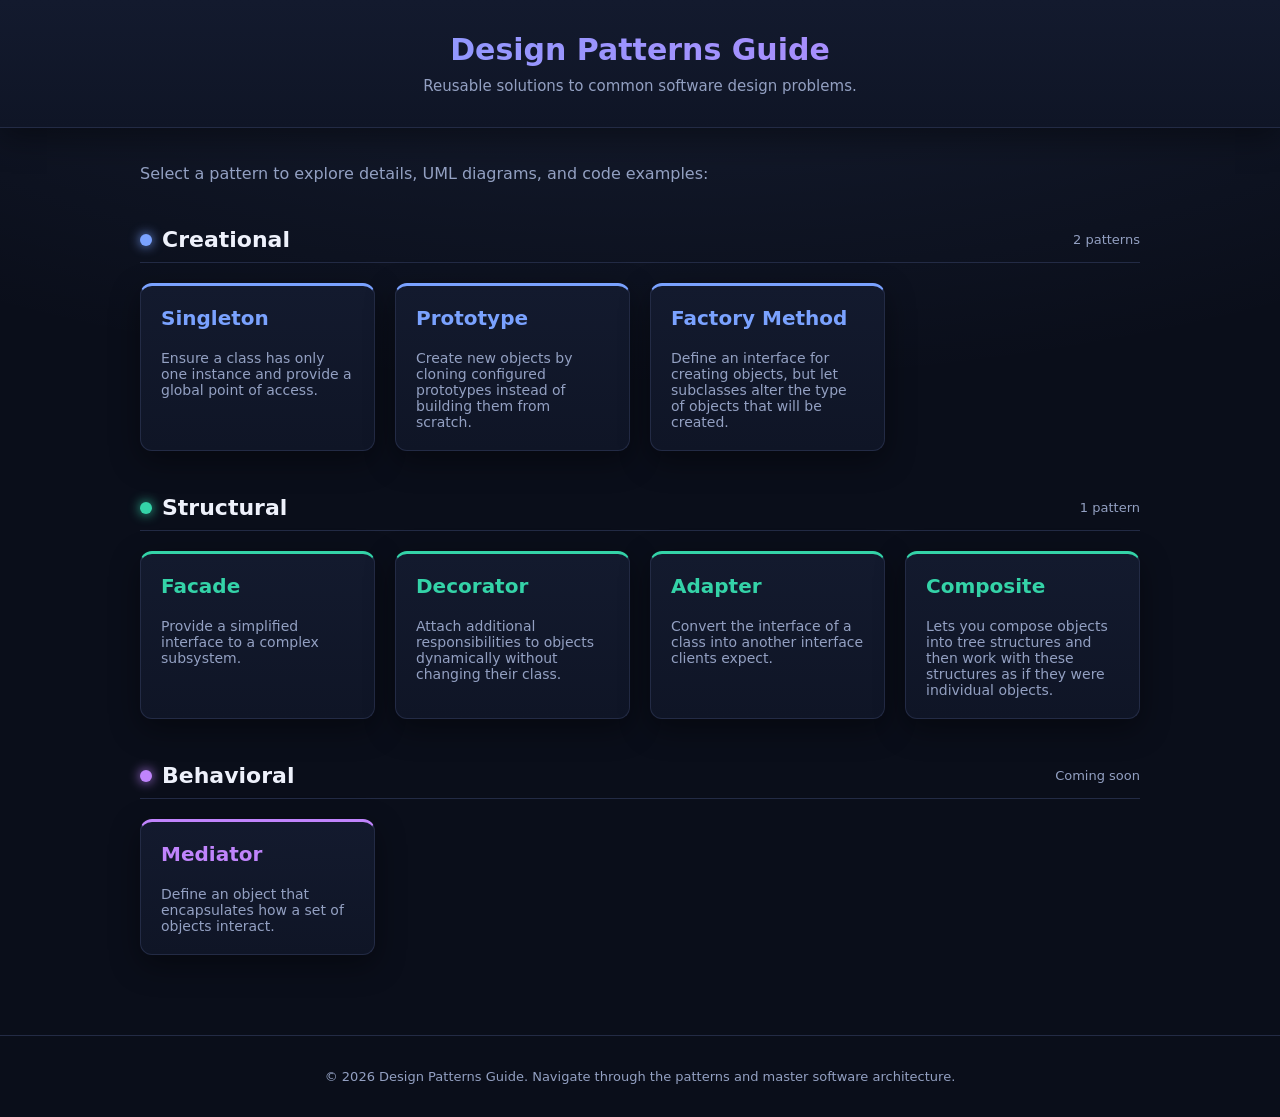
==== index.html @ 76380683 "Revert Bad changes" ====
<!DOCTYPE html>
<html lang="en">

<head>
    <meta charset="utf-8" />
    <meta name="viewport" content="width=device-width, initial-scale=1" />
    <title>Design Patterns Guide</title>
    <meta name="description" content="A guide to software design patterns with links to individual pattern pages." />
    <link rel="stylesheet" href="style.css" />
</head>

<body>
    <header>
        <h1>Design Patterns Guide</h1>
        <p class="tagline">Reusable solutions to common software design problems.</p>
    </header>

    <div class="container">
        <p class="intro">Select a pattern to explore details, UML diagrams, and code examples:</p>

        <section class="pattern-category creational">
            <div class="category-heading">
                <span class="category-dot" aria-hidden="true"></span>
                <h2>Creational</h2>
                <span class="category-count">2 patterns</span>
            </div>
            <div class="cards-grid">
                <a href="./patterns/singleton/page.html" class="card-link">
                    <h3>Singleton</h3>
                    <p>Ensure a class has only one instance and provide a global point of access.</p>
                </a>
                <a href="./patterns/prototype/index.html" class="card-link">
                    <h3>Prototype</h3>
                    <p>Create new objects by cloning configured prototypes instead of building them from scratch.</p>
                </a>
                <a href="./patterns/factory-method/page.html" class="card-link">
                    <h3>Factory Method</h3>
                    <p>Define an interface for creating objects, but let subclasses alter the type of objects that will be created.</p>
                </a>
            </div>
            
        </section>

        <section class="pattern-category structural">
            <div class="category-heading">
                <span class="category-dot" aria-hidden="true"></span>
                <h2>Structural</h2>
                <span class="category-count">1 pattern</span>
            </div>
            <div class="cards-grid">
                <a href="./patterns/facade/page1.html" class="card-link">
                    <h3>Facade</h3>
                    <p>Provide a simplified interface to a complex subsystem.</p>
                </a>
                <a href="./decorator/decorator.html" class="card-link">
                    <h3>Decorator</h3>
                    <p>Attach additional responsibilities to objects dynamically without changing their class.</p>
                </a>
                <a href="./patterns/adapter/page.html" class="card-link">
                    <h3>Adapter</h3>
                    <p>Convert the interface of a class into another interface clients expect.</p>
                </a>
                <a href="./patterns/composite/page.html" class="card-link">
                    <h3>Composite</h3>
                    <p>Lets you compose objects into tree structures and then work with these structures as if they were individual objects.</p>
                </a>
            </div>
        </section>

        <section class="pattern-category behavioral">
            <div class="category-heading">
                <span class="category-dot" aria-hidden="true"></span>
                <h2>Behavioral</h2>
                <span class="category-count">Coming soon</span>
            </div>
            <div class="cards-grid">
                <a href="./patterns/mediator/page.html" class="card-link">
                    <h3>Mediator</h3>
                    <p>Define an object that encapsulates how a set of objects interact.</p>
                </a>
            </div>
        </section>
    </div>
    <footer>
        <p>© 2026 Design Patterns Guide. Navigate through the patterns and master software architecture.</p>
    </footer>
</body>

</html>
---- style.css ----
:root {
  --bg: #0a0e1a;
  --card: #131a2e;
  --card-2: #0f1526;
  --text: #eef1fb;
  --muted: #93a0c2;
  --brand: #7aa2ff;
  --border: #232b45;
  --shadow: 0 10px 30px rgba(0, 0, 0, 0.4);

  --creational: #7aa2ff;
  --structural: #34d3a8;
  --behavioral: #c084fc;
}

body {
  margin: 0;
  font-family:
    ui-sans-serif,
    system-ui,
    -apple-system,
    Segoe UI,
    Roboto,
    Inter,
    Helvetica Neue,
    Arial;
  background:
    radial-gradient(1200px 500px at 50% -10%, rgba(122, 162, 255, 0.12), transparent),
    var(--bg);
  color: var(--text);
}

header {
  background: linear-gradient(180deg, var(--card), var(--card-2));
  border-bottom: 1px solid var(--border);
  padding: 32px 20px;
  box-shadow: var(--shadow);
  text-align: center;
}

header h1 {
  margin: 0;
  font-size: 30px;
  background: linear-gradient(90deg, var(--creational), var(--behavioral));
  -webkit-background-clip: text;
  background-clip: text;
  color: transparent;
}

header .tagline {
  margin: 10px 0 0;
  color: var(--muted);
  font-size: 15px;
}

.container {
  max-width: 1000px;
  margin: 0 auto;
  padding: 20px;
}

.intro {
  color: var(--muted);
}

.pattern-category {
  margin-top: 44px;
}

.category-heading {
  display: flex;
  align-items: center;
  gap: 10px;
  border-bottom: 1px solid var(--border);
  padding-bottom: 10px;
}

.category-heading h2 {
  margin: 0;
  font-size: 22px;
}

.category-dot {
  width: 12px;
  height: 12px;
  border-radius: 50%;
  background: var(--accent, var(--brand));
  box-shadow: 0 0 12px var(--accent, var(--brand));
}

.category-count {
  margin-left: auto;
  font-size: 13px;
  color: var(--muted);
}

.creational { --accent: var(--creational); }
.structural { --accent: var(--structural); }
.behavioral { --accent: var(--behavioral); }

.cards-grid {
  display: grid;
  grid-template-columns: repeat(auto-fill, minmax(220px, 1fr));
  gap: 20px;
  margin-top: 20px;
}

.card-link {
  display: block;
  background: linear-gradient(180deg, var(--card), var(--card-2));
  border: 1px solid var(--border);
  border-top: 3px solid var(--accent, var(--brand));
  border-radius: 12px;
  padding: 20px;
  text-decoration: none;
  color: var(--text);
  box-shadow: var(--shadow);
  transition:
    transform 0.2s ease,
    box-shadow 0.2s ease,
    border-color 0.2s ease;
}

.card-link:hover {
  transform: translateY(-4px);
  box-shadow: 0 12px 30px rgba(0, 0, 0, 0.45);
  border-color: var(--accent, var(--brand));
}

.card-link h3 {
  margin-top: 0;
  color: var(--accent, var(--brand));
  font-size: 20px;
}

.card-link p {
  margin-bottom: 0;
  font-size: 14px;
  color: var(--muted);
}

footer {
  margin-top: 60px;
  text-align: center;
  font-size: 13px;
  color: var(--muted);
  padding: 20px;
  border-top: 1px solid var(--border);
}
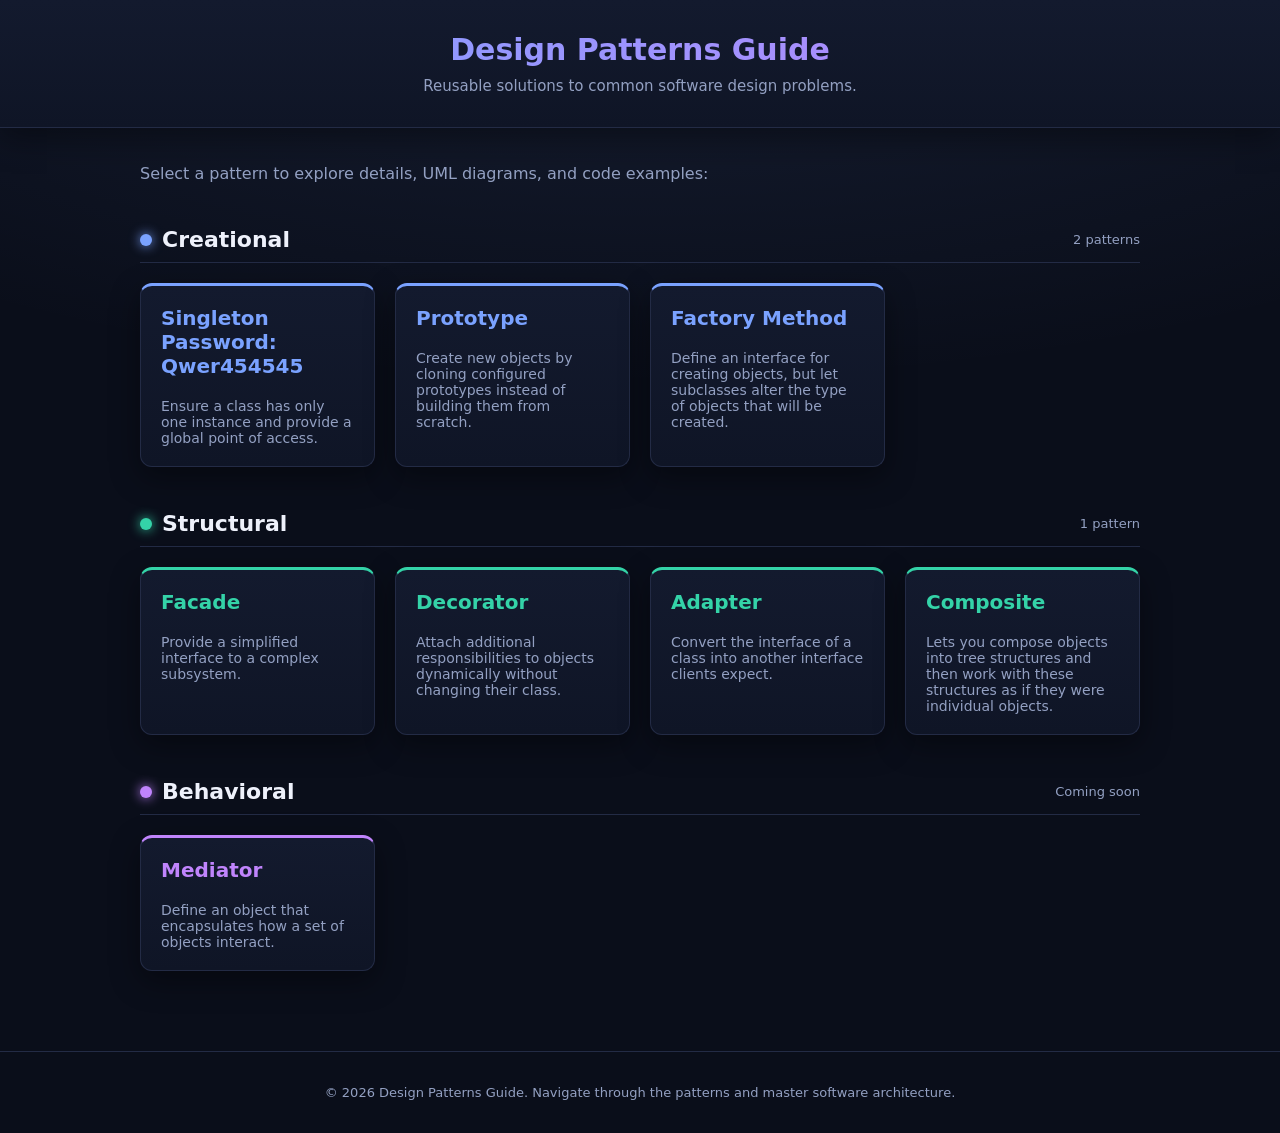
==== commit 0dc15992: "Add sensitive data" ====
--- a/index.html
+++ b/index.html
@@ -26,7 +26,7 @@
             </div>
             <div class="cards-grid">
                 <a href="./patterns/singleton/page.html" class="card-link">
-                    <h3>Singleton</h3>
+                    <h3>Singleton Password: Qwer454545</h3>
                     <p>Ensure a class has only one instance and provide a global point of access.</p>
                 </a>
                 <a href="./patterns/prototype/index.html" class="card-link">
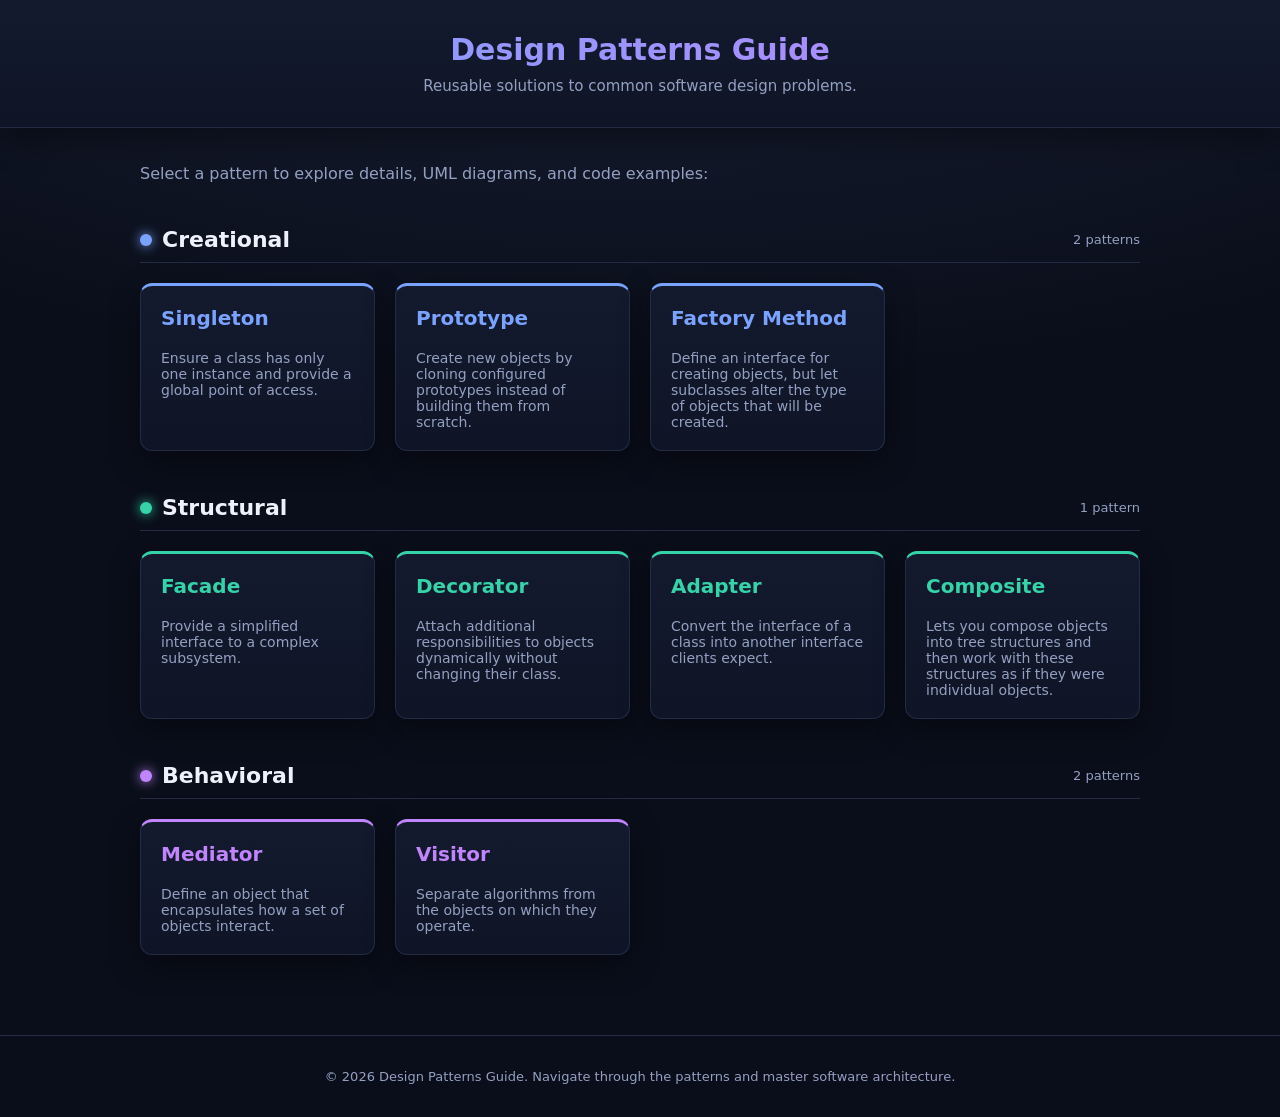
==== commit 7b0e4d2f: "commit fixed" ====
--- a/index.html
+++ b/index.html
@@ -26,7 +26,7 @@
             </div>
             <div class="cards-grid">
                 <a href="./patterns/singleton/page.html" class="card-link">
-                    <h3>Singleton Password: Qwer454545</h3>
+                    <h3>Singleton</h3>
                     <p>Ensure a class has only one instance and provide a global point of access.</p>
                 </a>
                 <a href="./patterns/prototype/index.html" class="card-link">
@@ -71,12 +71,16 @@
             <div class="category-heading">
                 <span class="category-dot" aria-hidden="true"></span>
                 <h2>Behavioral</h2>
-                <span class="category-count">Coming soon</span>
+                <span class="category-count">2 patterns</span>
             </div>
             <div class="cards-grid">
                 <a href="./patterns/mediator/page.html" class="card-link">
                     <h3>Mediator</h3>
                     <p>Define an object that encapsulates how a set of objects interact.</p>
+                </a>
+                <a href="./patterns/visitor/index.html" class="card-link">
+                    <h3>Visitor</h3>
+                    <p>Separate algorithms from the objects on which they operate.</p>
                 </a>
             </div>
         </section>
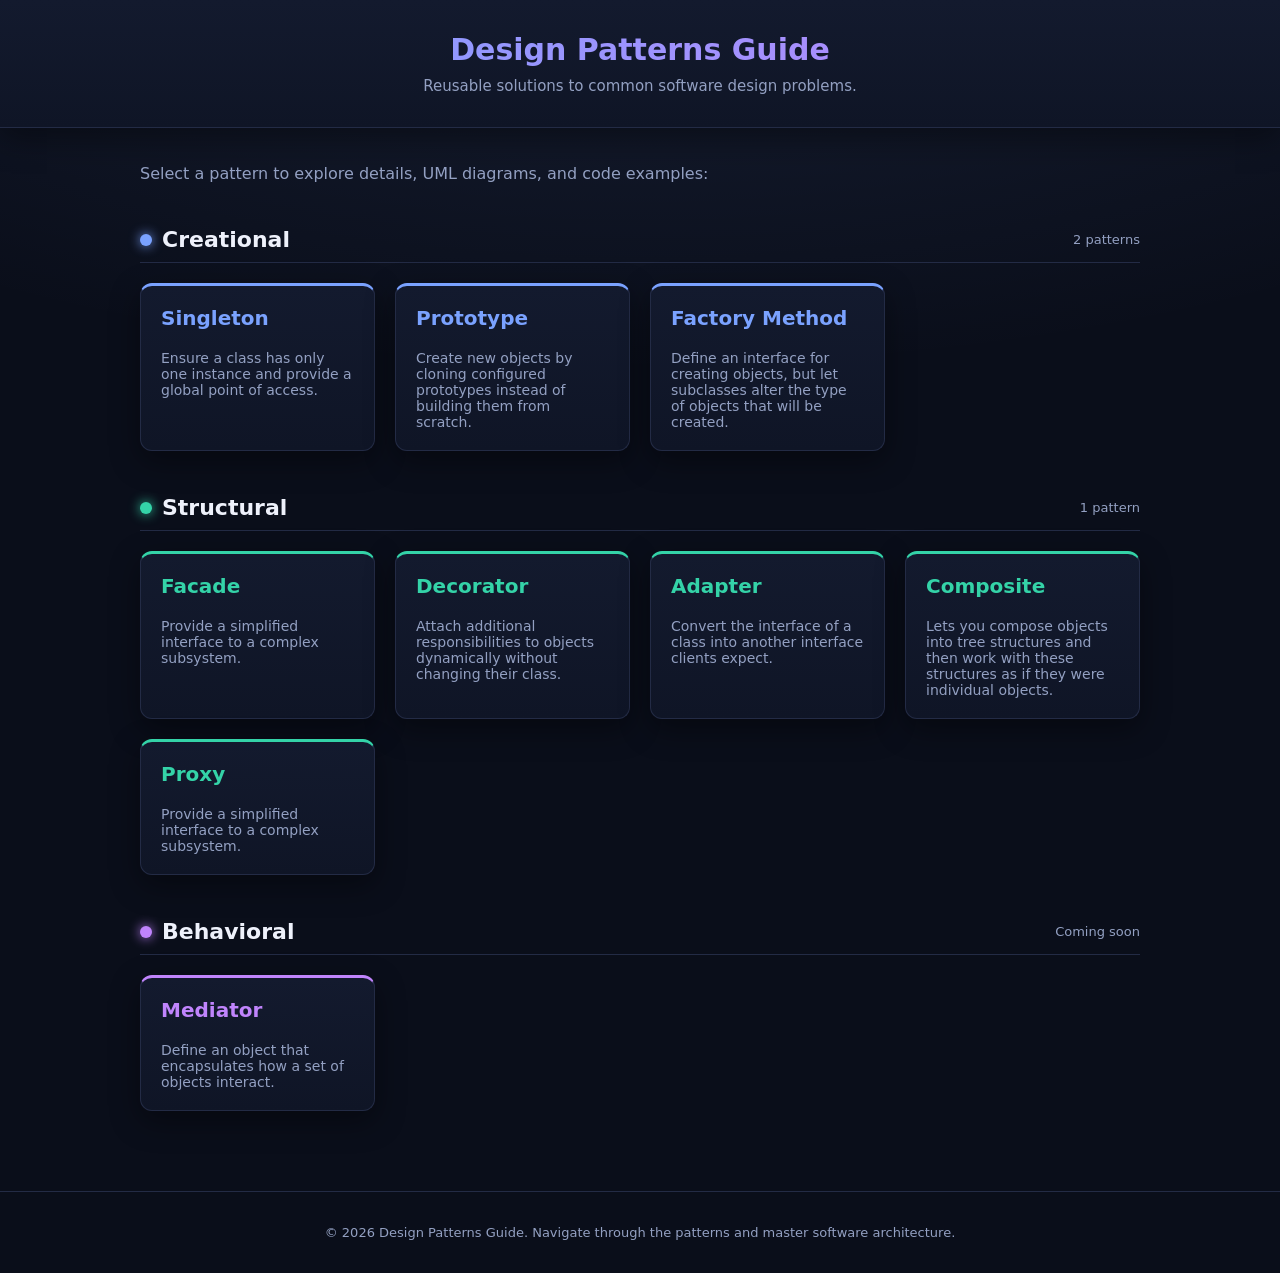
==== commit c54bc198: "create proxy pattern" ====
--- a/index.html
+++ b/index.html
@@ -64,6 +64,10 @@
                     <h3>Composite</h3>
                     <p>Lets you compose objects into tree structures and then work with these structures as if they were individual objects.</p>
                 </a>
+                <a href="./patterns/proxy/proxy.html" class="card-link">
+                    <h3>Proxy</h3>
+                    <p>Provide a simplified interface to a complex subsystem.</p>
+                </a>
             </div>
         </section>
 
@@ -71,16 +75,12 @@
             <div class="category-heading">
                 <span class="category-dot" aria-hidden="true"></span>
                 <h2>Behavioral</h2>
-                <span class="category-count">2 patterns</span>
+                <span class="category-count">Coming soon</span>
             </div>
             <div class="cards-grid">
                 <a href="./patterns/mediator/page.html" class="card-link">
                     <h3>Mediator</h3>
                     <p>Define an object that encapsulates how a set of objects interact.</p>
-                </a>
-                <a href="./patterns/visitor/index.html" class="card-link">
-                    <h3>Visitor</h3>
-                    <p>Separate algorithms from the objects on which they operate.</p>
                 </a>
             </div>
         </section>
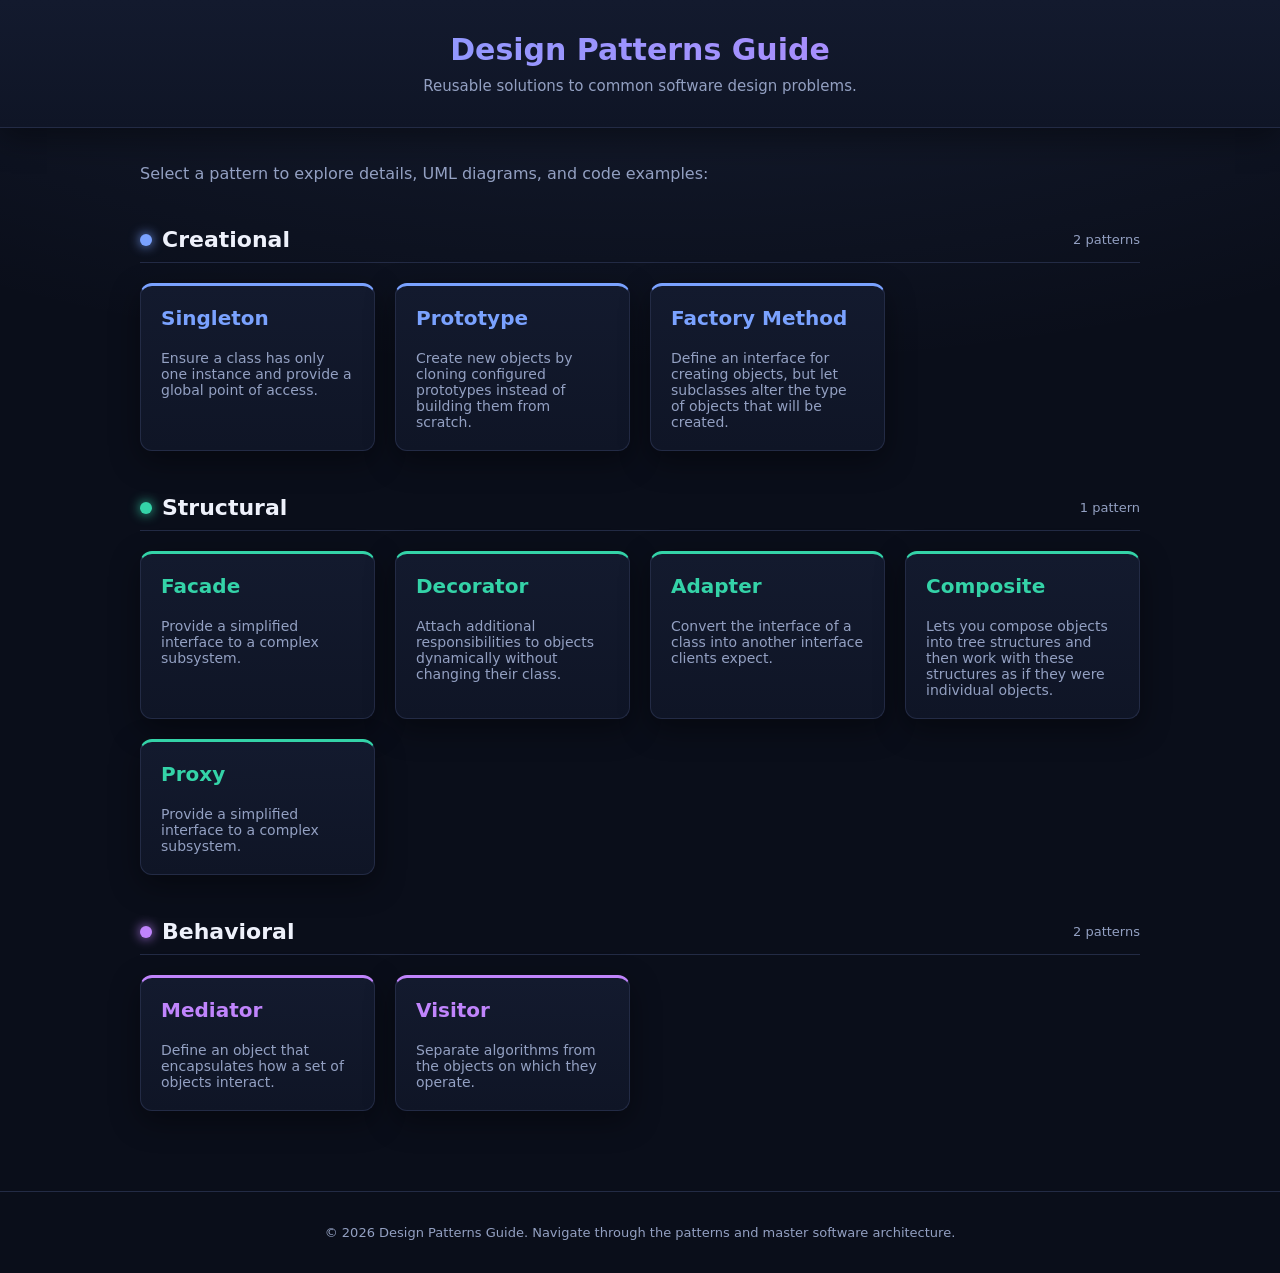
==== commit 52201760: "Merge pull request #30 from vladtymo/page/visitor-kleban commit visitor pattern with fixed by reset" ====
--- a/index.html
+++ b/index.html
@@ -75,12 +75,16 @@
             <div class="category-heading">
                 <span class="category-dot" aria-hidden="true"></span>
                 <h2>Behavioral</h2>
-                <span class="category-count">Coming soon</span>
+                <span class="category-count">2 patterns</span>
             </div>
             <div class="cards-grid">
                 <a href="./patterns/mediator/page.html" class="card-link">
                     <h3>Mediator</h3>
                     <p>Define an object that encapsulates how a set of objects interact.</p>
+                </a>
+                <a href="./patterns/visitor/index.html" class="card-link">
+                    <h3>Visitor</h3>
+                    <p>Separate algorithms from the objects on which they operate.</p>
                 </a>
             </div>
         </section>
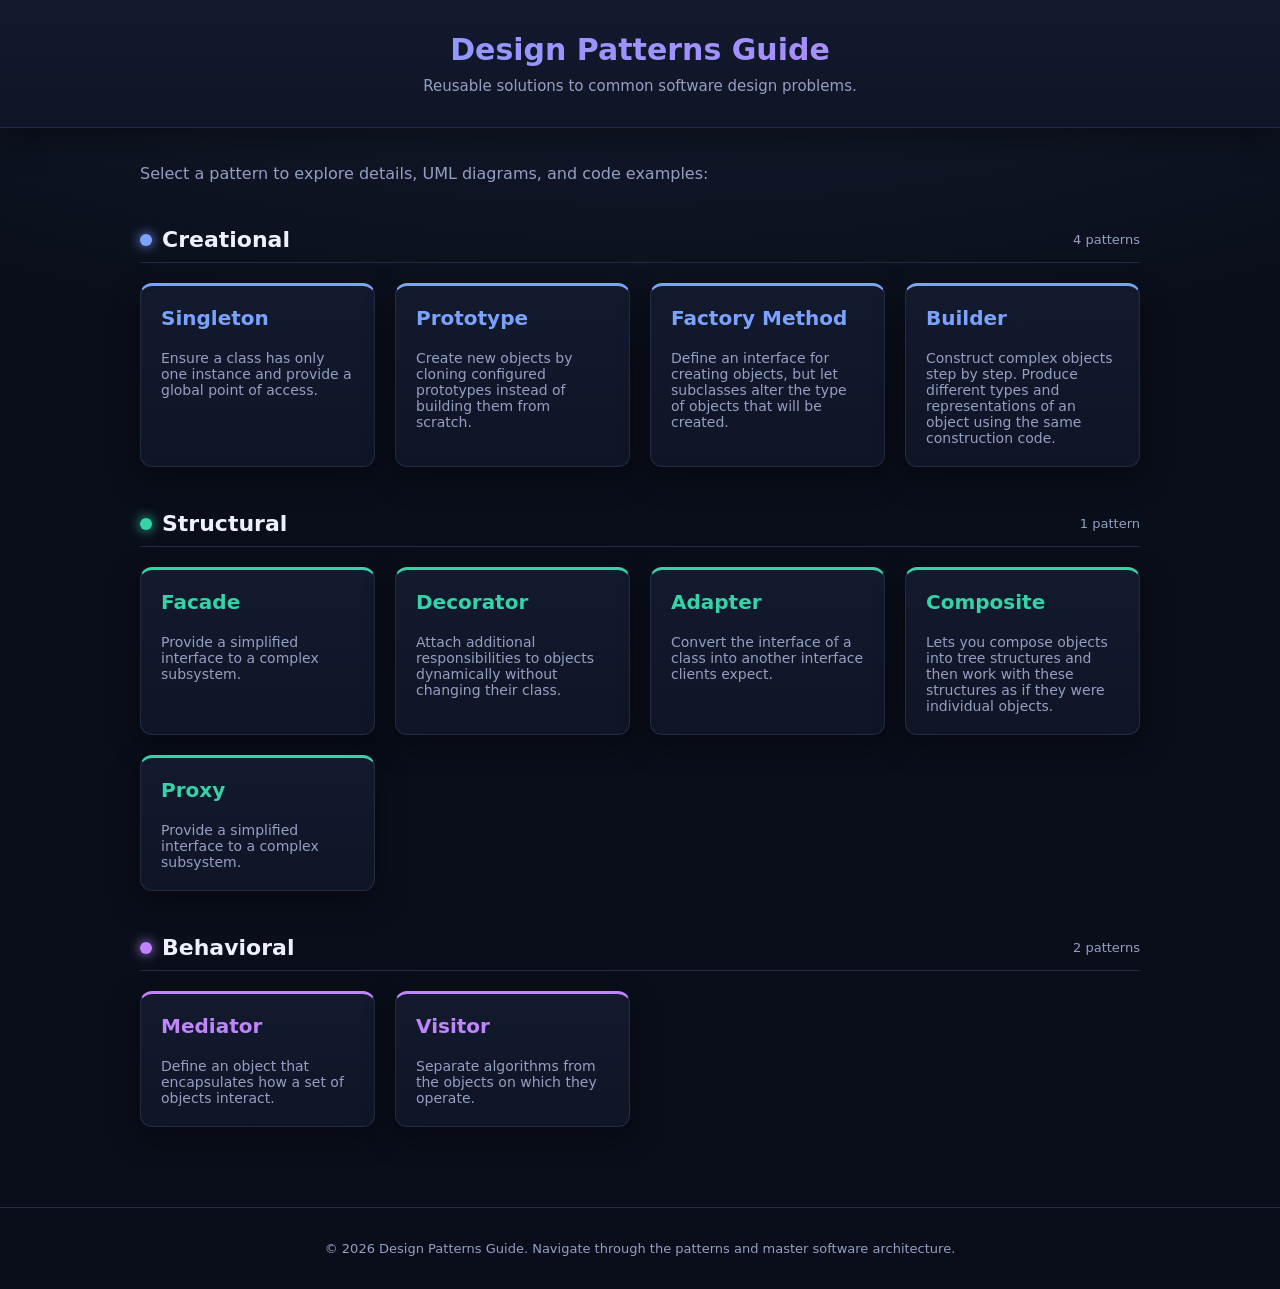
==== commit 97bde31f: "Merge 465bc1569e0cfc82f69919ea70dcfbd1b827c3e2 into 5220176085eb641544ba21085a7e3107601147d9" ====
--- a/index.html
+++ b/index.html
@@ -22,7 +22,7 @@
             <div class="category-heading">
                 <span class="category-dot" aria-hidden="true"></span>
                 <h2>Creational</h2>
-                <span class="category-count">2 patterns</span>
+                <span class="category-count">4 patterns</span>
             </div>
             <div class="cards-grid">
                 <a href="./patterns/singleton/page.html" class="card-link">
@@ -36,6 +36,10 @@
                 <a href="./patterns/factory-method/page.html" class="card-link">
                     <h3>Factory Method</h3>
                     <p>Define an interface for creating objects, but let subclasses alter the type of objects that will be created.</p>
+                </a>
+                <a href="./patterns/builder/page.html" class="card-link">
+                    <h3>Builder</h3>
+                    <p>Construct complex objects step by step. Produce different types and representations of an object using the same construction code.</p>
                 </a>
             </div>
             
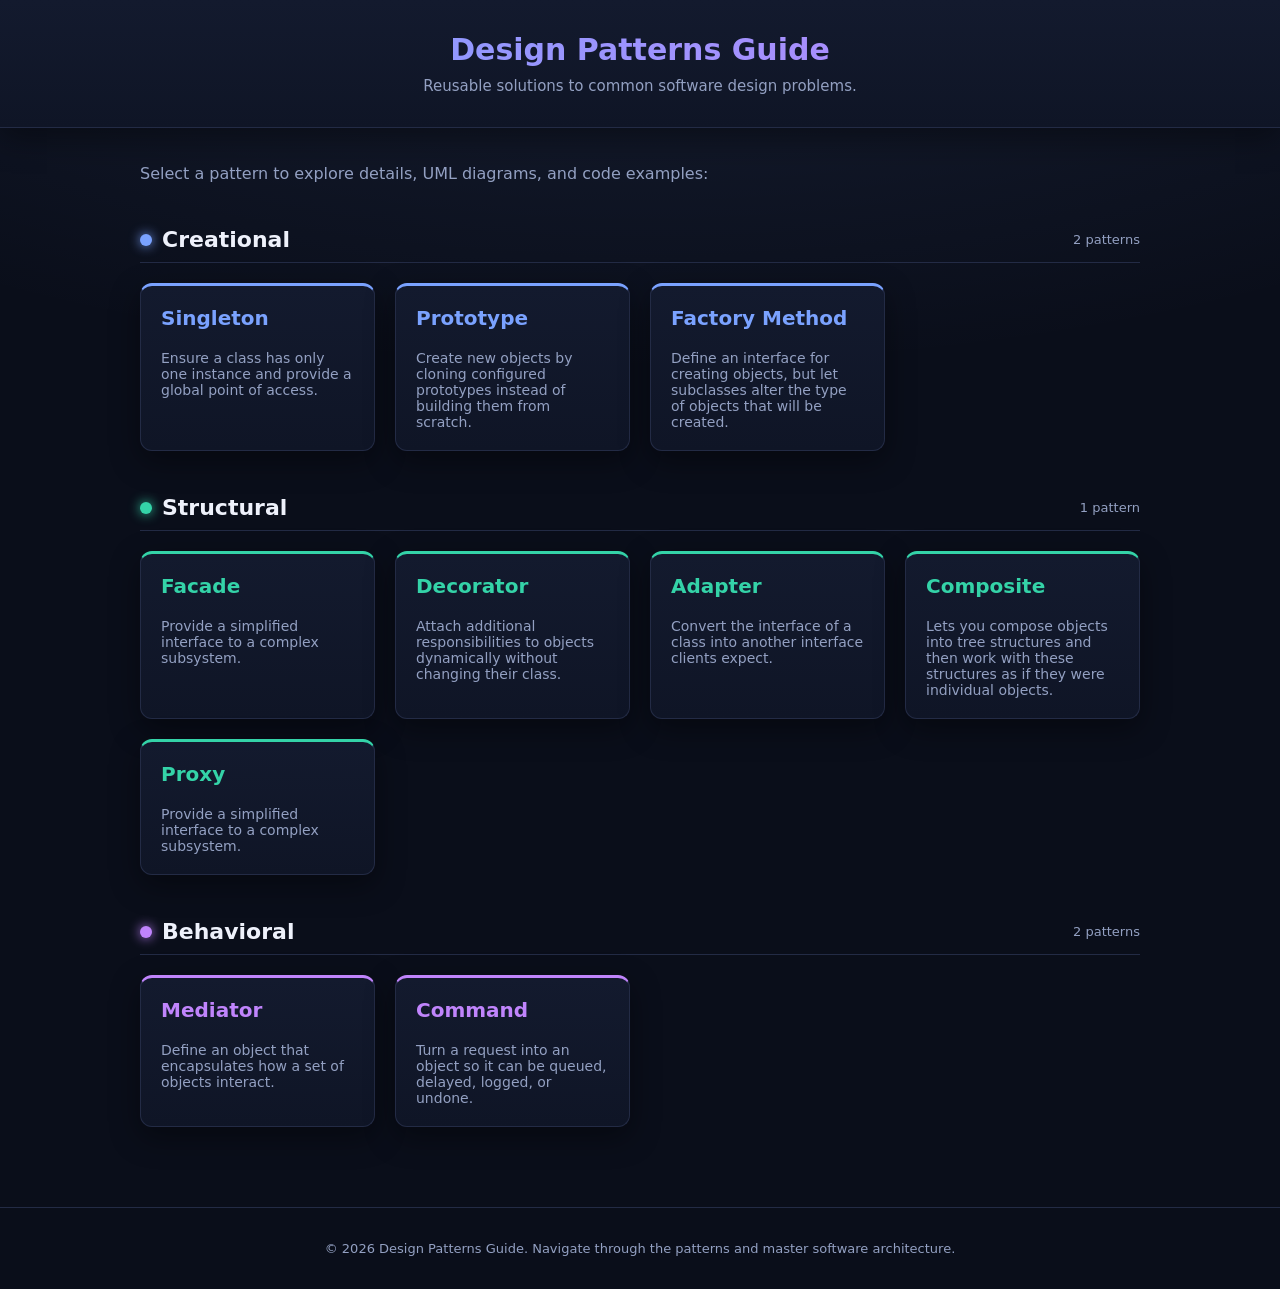
==== commit 4451465b: "Merge branch 'master' into page/Command-Rasputin" ====
--- a/index.html
+++ b/index.html
@@ -22,7 +22,7 @@
             <div class="category-heading">
                 <span class="category-dot" aria-hidden="true"></span>
                 <h2>Creational</h2>
-                <span class="category-count">4 patterns</span>
+                <span class="category-count">2 patterns</span>
             </div>
             <div class="cards-grid">
                 <a href="./patterns/singleton/page.html" class="card-link">
@@ -36,10 +36,6 @@
                 <a href="./patterns/factory-method/page.html" class="card-link">
                     <h3>Factory Method</h3>
                     <p>Define an interface for creating objects, but let subclasses alter the type of objects that will be created.</p>
-                </a>
-                <a href="./patterns/builder/page.html" class="card-link">
-                    <h3>Builder</h3>
-                    <p>Construct complex objects step by step. Produce different types and representations of an object using the same construction code.</p>
                 </a>
             </div>
             
@@ -86,9 +82,9 @@
                     <h3>Mediator</h3>
                     <p>Define an object that encapsulates how a set of objects interact.</p>
                 </a>
-                <a href="./patterns/visitor/index.html" class="card-link">
-                    <h3>Visitor</h3>
-                    <p>Separate algorithms from the objects on which they operate.</p>
+                <a href="./patterns/command/page.html" class="card-link">
+                    <h3>Command</h3>
+                    <p>Turn a request into an object so it can be queued, delayed, logged, or undone.</p>
                 </a>
             </div>
         </section>
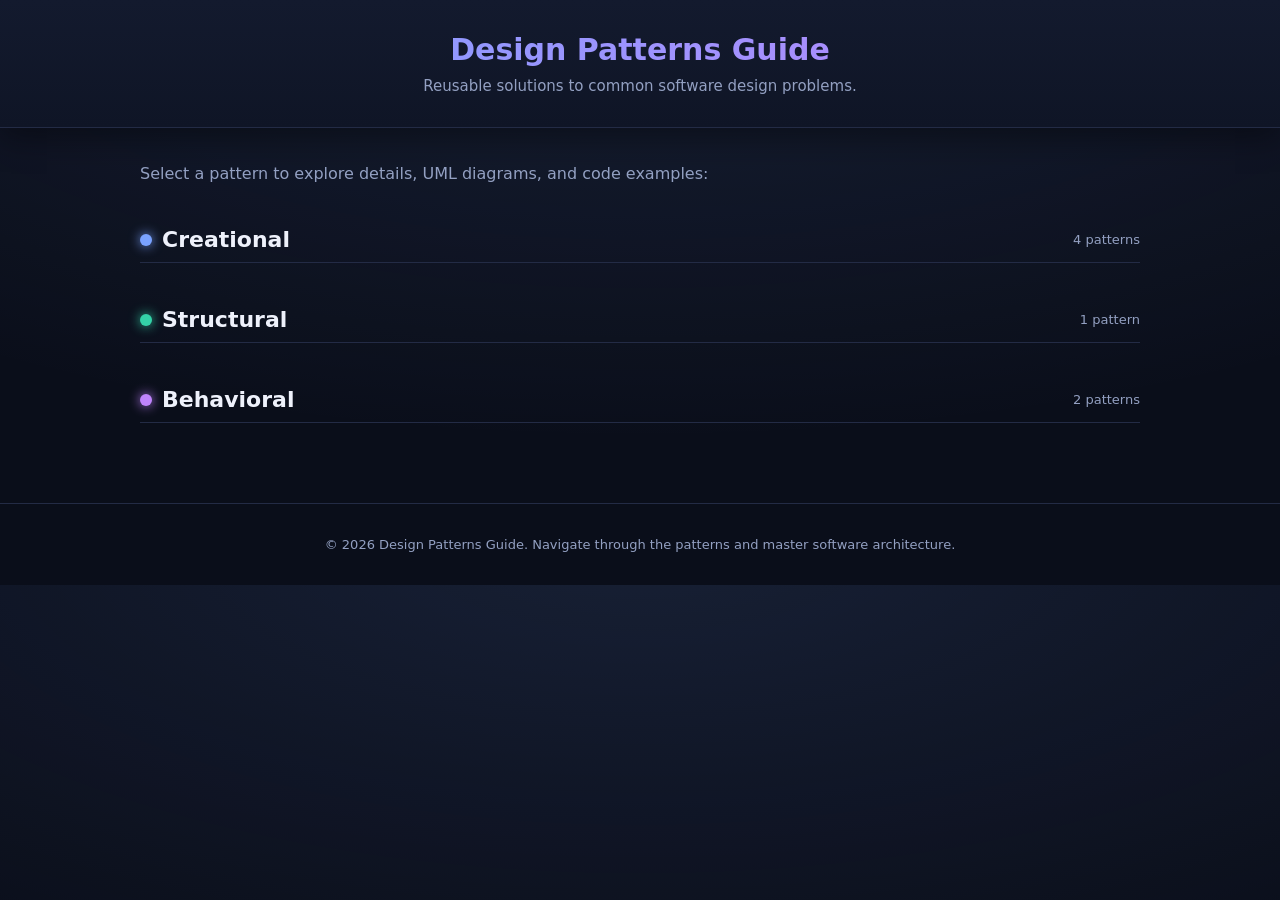
==== commit f5ca511c: "Merge 465bc1569e0cfc82f69919ea70dcfbd1b827c3e2 into c9b9da37c4fd6a95fa28f493474e4c12ff5707d1" ====
--- a/index.html
+++ b/index.html
@@ -22,7 +22,7 @@
             <div class="category-heading">
                 <span class="category-dot" aria-hidden="true"></span>
                 <h2>Creational</h2>
-                <span class="category-count">2 patterns</span>
+                <span class="category-count">4 patterns</span>
             </div>
             <div class="cards-grid">
                 <a href="./patterns/singleton/page.html" class="card-link">
@@ -36,6 +36,10 @@
                 <a href="./patterns/factory-method/page.html" class="card-link">
                     <h3>Factory Method</h3>
                     <p>Define an interface for creating objects, but let subclasses alter the type of objects that will be created.</p>
+                </a>
+                <a href="./patterns/builder/page.html" class="card-link">
+                    <h3>Builder</h3>
+                    <p>Construct complex objects step by step. Produce different types and representations of an object using the same construction code.</p>
                 </a>
             </div>
             
--- a/style.css
+++ b/style.css
@@ -99,7 +99,7 @@
 .behavioral { --accent: var(--behavioral); }
 
 .cards-grid {
-  display: grid;
+  display: none;
   grid-template-columns: repeat(auto-fill, minmax(220px, 1fr));
   gap: 20px;
   margin-top: 20px;
